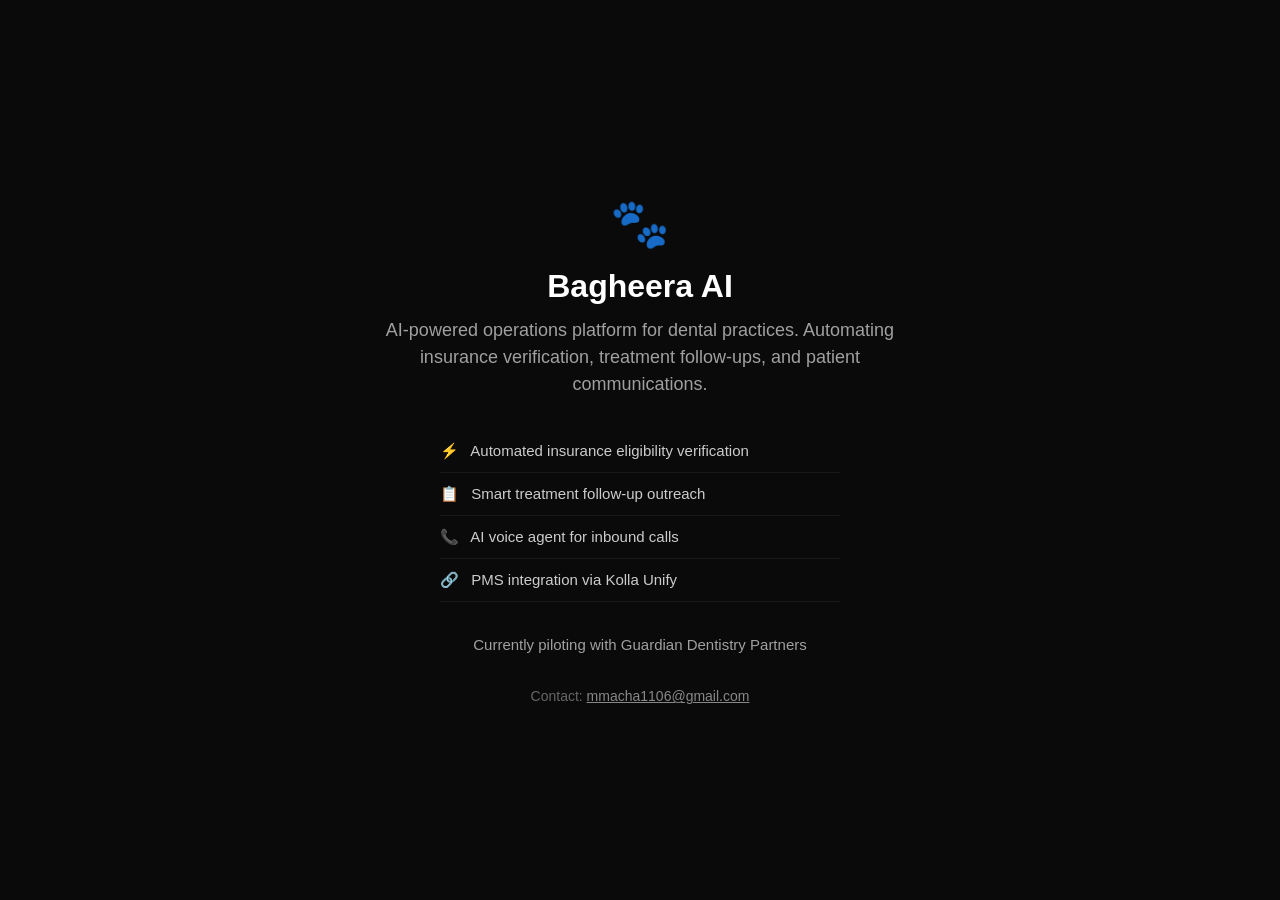
==== index.html @ 0db5de61 "Initial Bagheera AI landing page" ====
<!DOCTYPE html>
<html lang="en">
<head>
<meta charset="UTF-8">
<meta name="viewport" content="width=device-width, initial-scale=1.0">
<title>Bagheera AI — Intelligent Dental Operations</title>
<style>
* { margin: 0; padding: 0; box-sizing: border-box; }
body { font-family: -apple-system, BlinkMacSystemFont, 'Segoe UI', sans-serif; background: #0a0a0a; color: #fff; min-height: 100vh; display: flex; align-items: center; justify-content: center; }
.container { max-width: 600px; padding: 40px 24px; text-align: center; }
.logo { font-size: 48px; margin-bottom: 16px; }
h1 { font-size: 32px; font-weight: 700; margin-bottom: 12px; }
.tagline { font-size: 18px; color: #a0a0a0; margin-bottom: 32px; line-height: 1.5; }
.features { text-align: left; margin: 0 auto 32px; max-width: 400px; }
.feature { padding: 12px 0; border-bottom: 1px solid #1a1a1a; color: #ccc; font-size: 15px; }
.feature span { margin-right: 8px; }
.contact { color: #666; font-size: 14px; margin-top: 24px; }
.contact a { color: #888; text-decoration: underline; }
</style>
</head>
<body>
<div class="container">
<div class="logo">🐾</div>
<h1>Bagheera AI</h1>
<p class="tagline">AI-powered operations platform for dental practices. Automating insurance verification, treatment follow-ups, and patient communications.</p>
<div class="features">
<div class="feature"><span>⚡</span> Automated insurance eligibility verification</div>
<div class="feature"><span>📋</span> Smart treatment follow-up outreach</div>
<div class="feature"><span>📞</span> AI voice agent for inbound calls</div>
<div class="feature"><span>🔗</span> PMS integration via Kolla Unify</div>
</div>
<p class="tagline" style="font-size: 15px;">Currently piloting with Guardian Dentistry Partners</p>
<p class="contact">Contact: <a href="mailto:mmacha1106@gmail.com">mmacha1106@gmail.com</a></p>
</div>
</body>
</html>
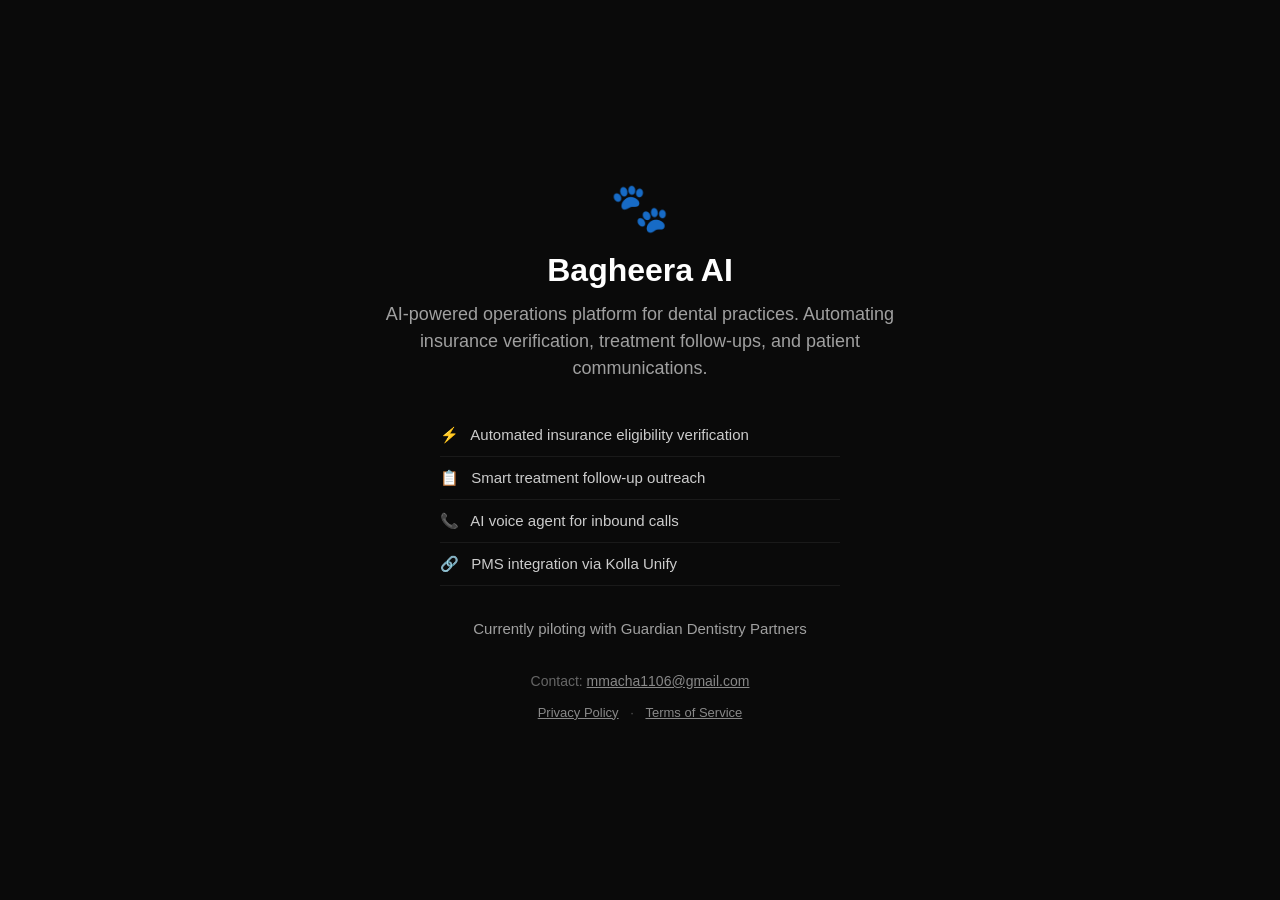
==== commit d4e64479: "Link privacy and terms from home page" ====
--- a/index.html
+++ b/index.html
@@ -16,6 +16,8 @@
 .feature span { margin-right: 8px; }
 .contact { color: #666; font-size: 14px; margin-top: 24px; }
 .contact a { color: #888; text-decoration: underline; }
+.legal { margin-top: 16px; font-size: 13px; color: #555; }
+.legal a { color: #888; text-decoration: underline; margin: 0 8px; }
 </style>
 </head>
 <body>
@@ -31,6 +33,7 @@
 </div>
 <p class="tagline" style="font-size: 15px;">Currently piloting with Guardian Dentistry Partners</p>
 <p class="contact">Contact: <a href="mailto:mmacha1106@gmail.com">mmacha1106@gmail.com</a></p>
+<p class="legal"><a href="/privacy.html">Privacy Policy</a> · <a href="/terms.html">Terms of Service</a></p>
 </div>
 </body>
 </html>
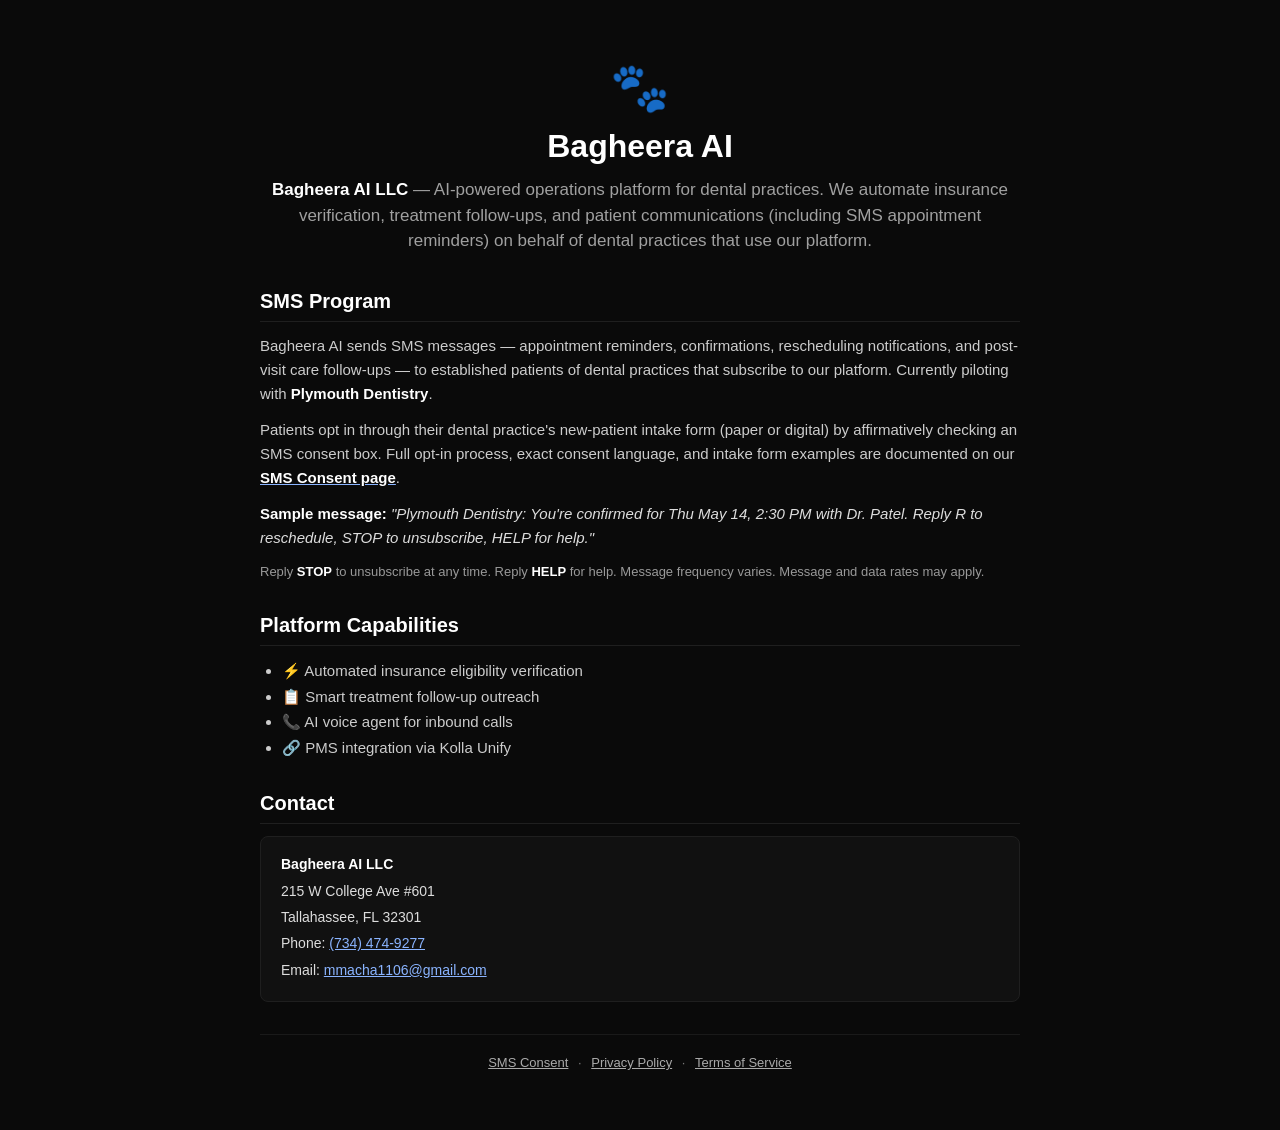
==== commit 5a6a0ef6: "Homepage: add legal entity, address, phone, SMS program details for 10DLC review" ====
--- a/index.html
+++ b/index.html
@@ -6,34 +6,56 @@
 <title>Bagheera AI — Intelligent Dental Operations</title>
 <style>
 * { margin: 0; padding: 0; box-sizing: border-box; }
-body { font-family: -apple-system, BlinkMacSystemFont, 'Segoe UI', sans-serif; background: #0a0a0a; color: #fff; min-height: 100vh; display: flex; align-items: center; justify-content: center; }
-.container { max-width: 600px; padding: 40px 24px; text-align: center; }
-.logo { font-size: 48px; margin-bottom: 16px; }
-h1 { font-size: 32px; font-weight: 700; margin-bottom: 12px; }
-.tagline { font-size: 18px; color: #a0a0a0; margin-bottom: 32px; line-height: 1.5; }
-.features { text-align: left; margin: 0 auto 32px; max-width: 400px; }
-.feature { padding: 12px 0; border-bottom: 1px solid #1a1a1a; color: #ccc; font-size: 15px; }
-.feature span { margin-right: 8px; }
-.contact { color: #666; font-size: 14px; margin-top: 24px; }
-.contact a { color: #888; text-decoration: underline; }
-.legal { margin-top: 16px; font-size: 13px; color: #555; }
-.legal a { color: #888; text-decoration: underline; margin: 0 8px; }
+body { font-family: -apple-system, BlinkMacSystemFont, 'Segoe UI', sans-serif; background: #0a0a0a; color: #fff; min-height: 100vh; padding: 40px 20px; }
+.container { max-width: 760px; margin: 0 auto; padding: 20px 0; }
+.logo { font-size: 48px; text-align: center; margin-bottom: 12px; }
+h1 { font-size: 32px; font-weight: 700; text-align: center; margin-bottom: 12px; }
+.tagline { font-size: 17px; color: #a0a0a0; text-align: center; margin-bottom: 36px; line-height: 1.5; }
+h2 { font-size: 20px; font-weight: 600; margin: 32px 0 12px; color: #fff; border-bottom: 1px solid #1f1f1f; padding-bottom: 8px; }
+p { color: #ccc; font-size: 15px; line-height: 1.6; margin-bottom: 12px; }
+p.small { font-size: 13px; color: #999; }
+ul { margin: 12px 0 12px 22px; color: #ccc; font-size: 15px; line-height: 1.7; }
+em { color: #ddd; font-style: italic; }
+strong { color: #fff; }
+a { color: #8ab4ff; text-decoration: underline; }
+.contact-block { background: #111; border: 1px solid #1f1f1f; padding: 16px 20px; border-radius: 8px; margin-top: 12px; }
+.contact-block p { margin-bottom: 4px; color: #ddd; font-size: 14px; }
+.legal { margin-top: 32px; padding-top: 20px; border-top: 1px solid #1a1a1a; text-align: center; font-size: 13px; color: #777; }
+.legal a { color: #aaa; margin: 0 6px; }
 </style>
 </head>
 <body>
 <div class="container">
 <div class="logo">🐾</div>
 <h1>Bagheera AI</h1>
-<p class="tagline">AI-powered operations platform for dental practices. Automating insurance verification, treatment follow-ups, and patient communications.</p>
-<div class="features">
-<div class="feature"><span>⚡</span> Automated insurance eligibility verification</div>
-<div class="feature"><span>📋</span> Smart treatment follow-up outreach</div>
-<div class="feature"><span>📞</span> AI voice agent for inbound calls</div>
-<div class="feature"><span>🔗</span> PMS integration via Kolla Unify</div>
+<p class="tagline"><strong>Bagheera AI LLC</strong> — AI-powered operations platform for dental practices. We automate insurance verification, treatment follow-ups, and patient communications (including SMS appointment reminders) on behalf of dental practices that use our platform.</p>
+
+<h2>SMS Program</h2>
+<p>Bagheera AI sends SMS messages — appointment reminders, confirmations, rescheduling notifications, and post-visit care follow-ups — to established patients of dental practices that subscribe to our platform. Currently piloting with <strong>Plymouth Dentistry</strong>.</p>
+<p>Patients opt in through their dental practice's new-patient intake form (paper or digital) by affirmatively checking an SMS consent box. Full opt-in process, exact consent language, and intake form examples are documented on our <a href="/sms-consent.html"><strong>SMS Consent page</strong></a>.</p>
+<p><strong>Sample message:</strong> <em>"Plymouth Dentistry: You're confirmed for Thu May 14, 2:30 PM with Dr. Patel. Reply R to reschedule, STOP to unsubscribe, HELP for help."</em></p>
+<p class="small">Reply <strong>STOP</strong> to unsubscribe at any time. Reply <strong>HELP</strong> for help. Message frequency varies. Message and data rates may apply.</p>
+
+<h2>Platform Capabilities</h2>
+<ul>
+<li>⚡ Automated insurance eligibility verification</li>
+<li>📋 Smart treatment follow-up outreach</li>
+<li>📞 AI voice agent for inbound calls</li>
+<li>🔗 PMS integration via Kolla Unify</li>
+</ul>
+
+<h2>Contact</h2>
+<div class="contact-block">
+<p><strong>Bagheera AI LLC</strong></p>
+<p>215 W College Ave #601</p>
+<p>Tallahassee, FL 32301</p>
+<p>Phone: <a href="tel:+17344749277">(734) 474-9277</a></p>
+<p>Email: <a href="mailto:mmacha1106@gmail.com">mmacha1106@gmail.com</a></p>
 </div>
-<p class="tagline" style="font-size: 15px;">Currently piloting with Guardian Dentistry Partners</p>
-<p class="contact">Contact: <a href="mailto:mmacha1106@gmail.com">mmacha1106@gmail.com</a></p>
-<p class="legal"><a href="/privacy.html">Privacy Policy</a> · <a href="/terms.html">Terms of Service</a></p>
+
+<div class="legal">
+<a href="/sms-consent.html">SMS Consent</a> · <a href="/privacy.html">Privacy Policy</a> · <a href="/terms.html">Terms of Service</a>
+</div>
 </div>
 </body>
 </html>
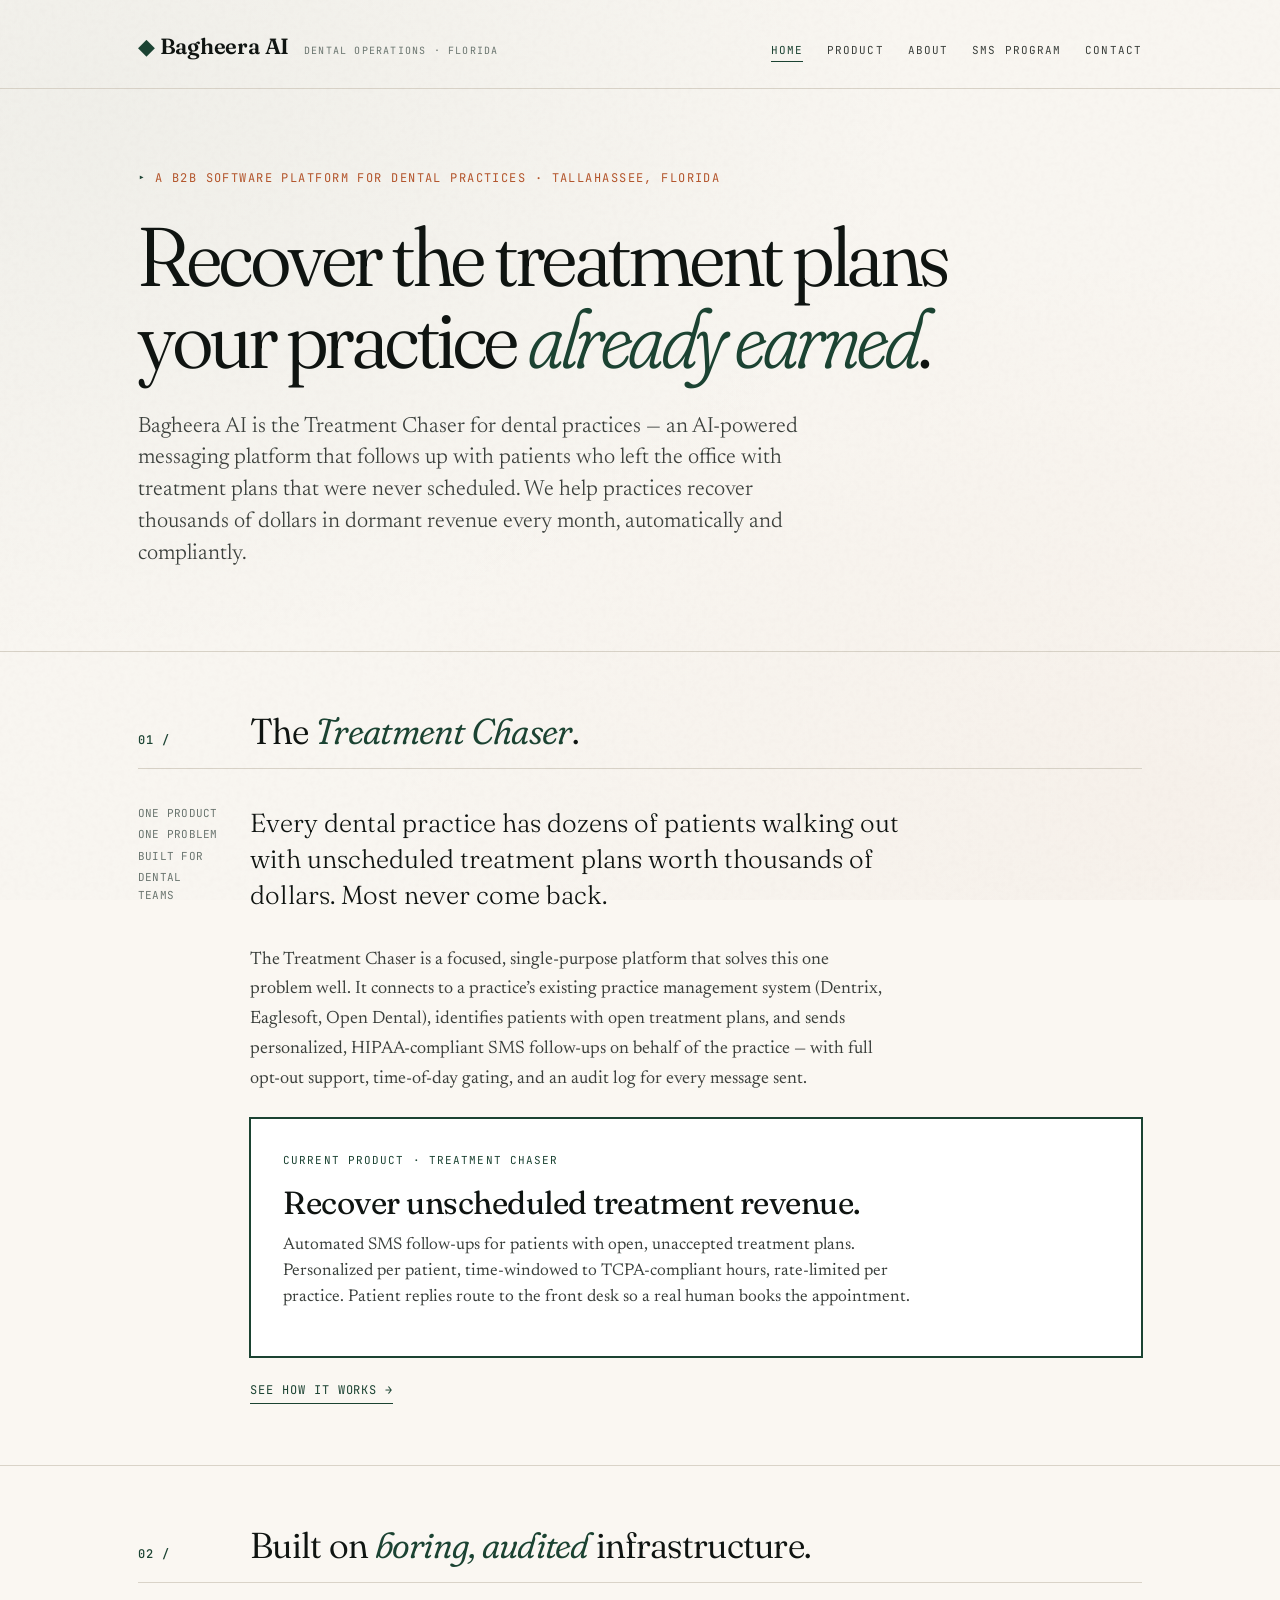
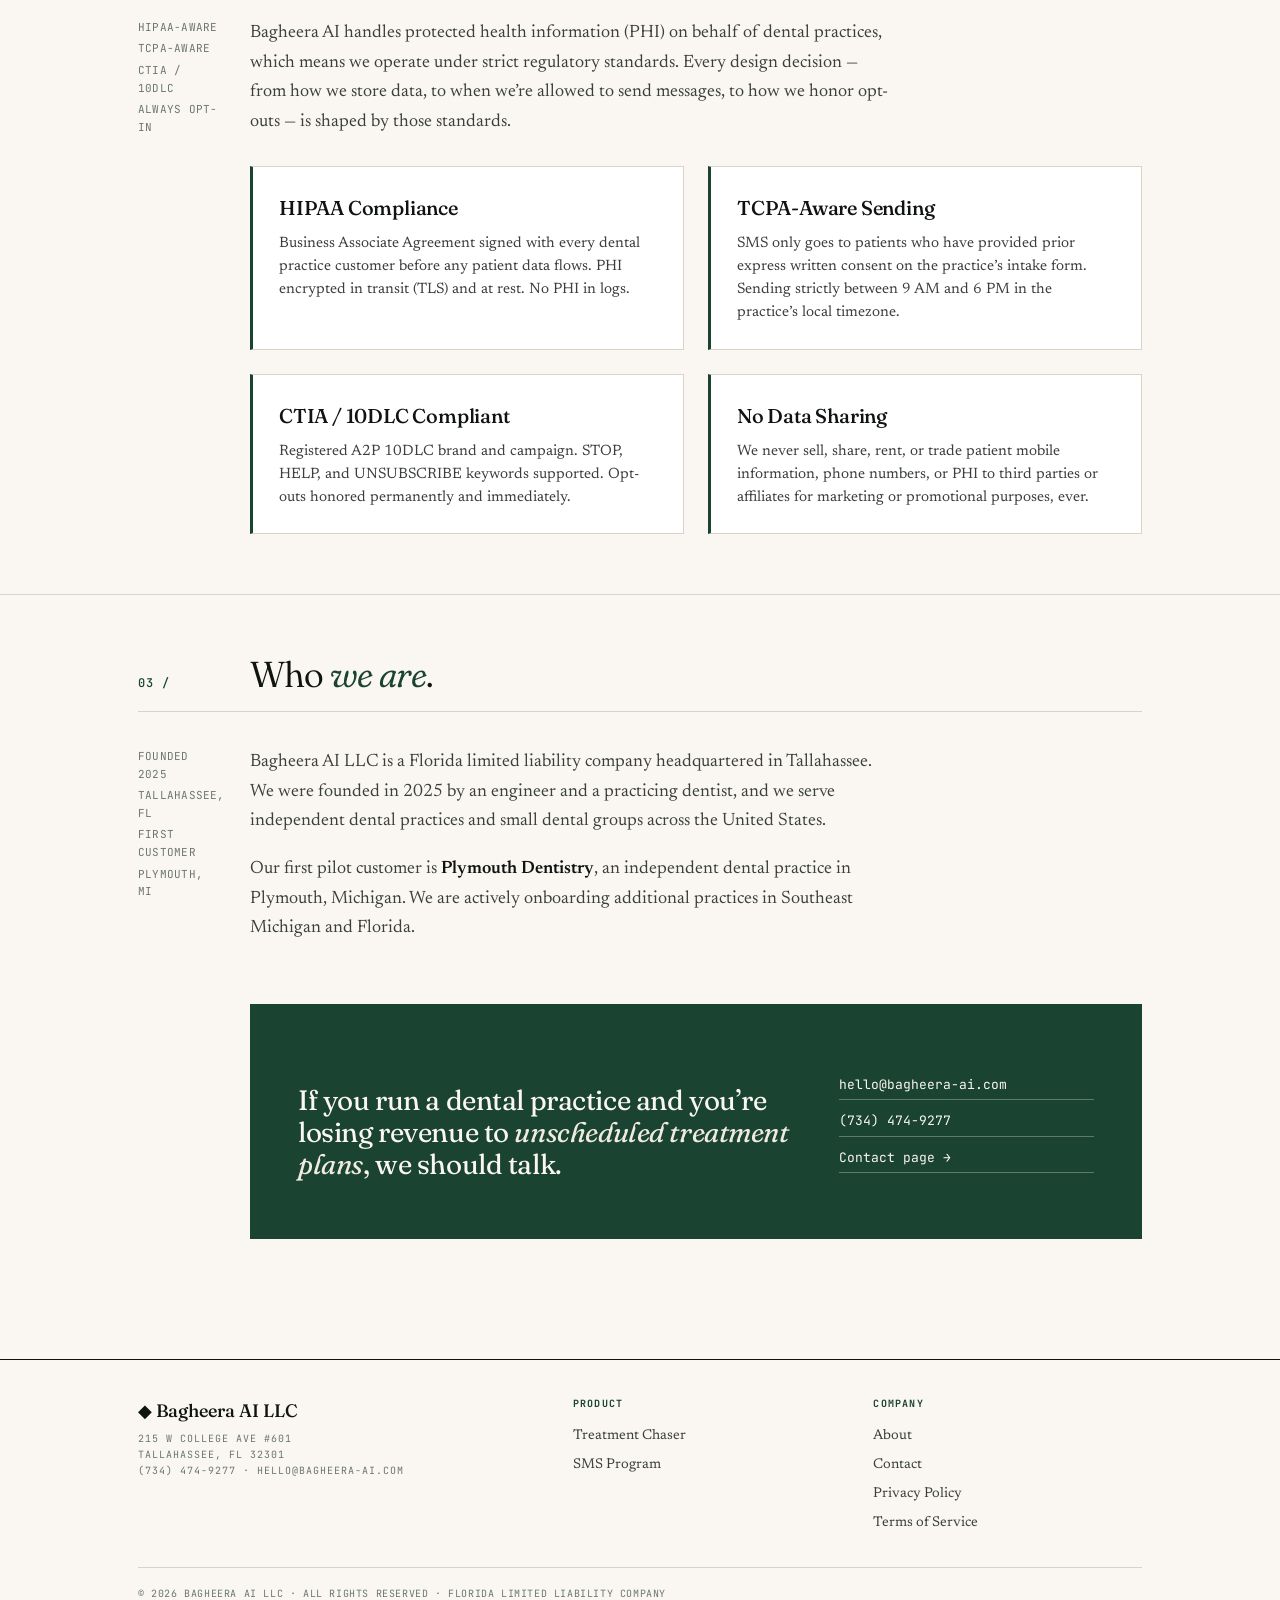
==== commit 89749214: "Editorial redesign: 7 pages with shared theme, Treatment Chaser only, 10DLC business info" ====
--- a/index.html
+++ b/index.html
@@ -3,59 +3,187 @@
 <head>
 <meta charset="UTF-8">
 <meta name="viewport" content="width=device-width, initial-scale=1.0">
-<title>Bagheera AI — Intelligent Dental Operations</title>
-<style>
-* { margin: 0; padding: 0; box-sizing: border-box; }
-body { font-family: -apple-system, BlinkMacSystemFont, 'Segoe UI', sans-serif; background: #0a0a0a; color: #fff; min-height: 100vh; padding: 40px 20px; }
-.container { max-width: 760px; margin: 0 auto; padding: 20px 0; }
-.logo { font-size: 48px; text-align: center; margin-bottom: 12px; }
-h1 { font-size: 32px; font-weight: 700; text-align: center; margin-bottom: 12px; }
-.tagline { font-size: 17px; color: #a0a0a0; text-align: center; margin-bottom: 36px; line-height: 1.5; }
-h2 { font-size: 20px; font-weight: 600; margin: 32px 0 12px; color: #fff; border-bottom: 1px solid #1f1f1f; padding-bottom: 8px; }
-p { color: #ccc; font-size: 15px; line-height: 1.6; margin-bottom: 12px; }
-p.small { font-size: 13px; color: #999; }
-ul { margin: 12px 0 12px 22px; color: #ccc; font-size: 15px; line-height: 1.7; }
-em { color: #ddd; font-style: italic; }
-strong { color: #fff; }
-a { color: #8ab4ff; text-decoration: underline; }
-.contact-block { background: #111; border: 1px solid #1f1f1f; padding: 16px 20px; border-radius: 8px; margin-top: 12px; }
-.contact-block p { margin-bottom: 4px; color: #ddd; font-size: 14px; }
-.legal { margin-top: 32px; padding-top: 20px; border-top: 1px solid #1a1a1a; text-align: center; font-size: 13px; color: #777; }
-.legal a { color: #aaa; margin: 0 6px; }
-</style>
+<title>Bagheera AI — Treatment Chaser for Dental Practices</title>
+<meta name="description" content="Bagheera AI LLC is a Florida B2B software platform that helps dental practices recover unscheduled treatment revenue through HIPAA-aware SMS follow-ups.">
+<link rel="preconnect" href="https://fonts.googleapis.com">
+<link rel="preconnect" href="https://fonts.gstatic.com" crossorigin>
+<link href="https://fonts.googleapis.com/css2?family=Fraunces:opsz,wght,SOFT@9..144,300..900,0..100&family=Newsreader:ital,opsz,wght@0,6..72,300..700;1,6..72,300..700&family=JetBrains+Mono:wght@300;400;500;600&display=swap" rel="stylesheet">
+<link rel="stylesheet" href="/styles.css">
 </head>
 <body>
-<div class="container">
-<div class="logo">🐾</div>
-<h1>Bagheera AI</h1>
-<p class="tagline"><strong>Bagheera AI LLC</strong> — AI-powered operations platform for dental practices. We automate insurance verification, treatment follow-ups, and patient communications (including SMS appointment reminders) on behalf of dental practices that use our platform.</p>
+<header class="masthead">
+  <div class="wrap">
+    <div class="masthead-inner">
+      <a href="/index.html" class="wordmark">Bagheera AI <span>Dental Operations · Florida</span></a>
+      <nav class="primary"><ul><li><a href="/index.html" class="active">Home</a></li><li><a href="/product.html">Product</a></li><li><a href="/about.html">About</a></li><li><a href="/sms-consent.html">SMS Program</a></li><li><a href="/contact.html">Contact</a></li></ul></nav>
+    </div>
+  </div>
+</header>
+<section class="hero">
+  <div class="wrap">
+    <div class="kicker">A B2B software platform for dental practices · Tallahassee, Florida</div>
+    <h1>Recover the treatment plans your practice <em>already earned</em>.</h1>
+    <p class="sub">
+      Bagheera AI is the Treatment Chaser for dental practices &mdash; an AI-powered
+      messaging platform that follows up with patients who left the office with
+      treatment plans that were never scheduled. We help practices recover thousands
+      of dollars in dormant revenue every month, automatically and compliantly.
+    </p>
+  </div>
+</section>
 
-<h2>SMS Program</h2>
-<p>Bagheera AI sends SMS messages — appointment reminders, confirmations, rescheduling notifications, and post-visit care follow-ups — to established patients of dental practices that subscribe to our platform. Currently piloting with <strong>Plymouth Dentistry</strong>.</p>
-<p>Patients opt in through their dental practice's new-patient intake form (paper or digital) by affirmatively checking an SMS consent box. Full opt-in process, exact consent language, and intake form examples are documented on our <a href="/sms-consent.html"><strong>SMS Consent page</strong></a>.</p>
-<p><strong>Sample message:</strong> <em>"Plymouth Dentistry: You're confirmed for Thu May 14, 2:30 PM with Dr. Patel. Reply R to reschedule, STOP to unsubscribe, HELP for help."</em></p>
-<p class="small">Reply <strong>STOP</strong> to unsubscribe at any time. Reply <strong>HELP</strong> for help. Message frequency varies. Message and data rates may apply.</p>
+<section class="block">
+  <div class="wrap">
+    <div class="sec-head">
+      <div class="sec-num">01 /</div>
+      <h2 class="sec-title">The <em>Treatment Chaser</em>.</h2>
+    </div>
+    <div class="sec-body">
+      <div class="marginalia">
+        <span class="line">One product</span>
+        <span class="line">One problem</span>
+        <span class="line">Built for</span>
+        <span class="line">dental teams</span>
+      </div>
+      <div class="body-content">
+        <p class="lede">
+          Every dental practice has dozens of patients walking out with unscheduled
+          treatment plans worth thousands of dollars. Most never come back.
+        </p>
+        <p>
+          The Treatment Chaser is a focused, single-purpose platform that solves this
+          one problem well. It connects to a practice&rsquo;s existing practice management
+          system (Dentrix, Eaglesoft, Open Dental), identifies patients with open
+          treatment plans, and sends personalized, HIPAA-compliant SMS follow-ups on
+          behalf of the practice &mdash; with full opt-out support, time-of-day gating,
+          and an audit log for every message sent.
+        </p>
 
-<h2>Platform Capabilities</h2>
-<ul>
-<li>⚡ Automated insurance eligibility verification</li>
-<li>📋 Smart treatment follow-up outreach</li>
-<li>📞 AI voice agent for inbound calls</li>
-<li>🔗 PMS integration via Kolla Unify</li>
-</ul>
+        <div class="products">
+          <div class="product active">
+            <div class="num">Current product · Treatment Chaser</div>
+            <div class="name">Recover unscheduled treatment revenue.</div>
+            <p class="pitch">
+              Automated SMS follow-ups for patients with open, unaccepted treatment
+              plans. Personalized per patient, time-windowed to TCPA-compliant hours,
+              rate-limited per practice. Patient replies route to the front desk so a
+              real human books the appointment.
+            </p>
+          </div>
+        </div>
 
-<h2>Contact</h2>
-<div class="contact-block">
-<p><strong>Bagheera AI LLC</strong></p>
-<p>215 W College Ave #601</p>
-<p>Tallahassee, FL 32301</p>
-<p>Phone: <a href="tel:+17344749277">(734) 474-9277</a></p>
-<p>Email: <a href="mailto:mmacha1106@gmail.com">mmacha1106@gmail.com</a></p>
-</div>
+        <a href="/product.html" style="display:inline-block;margin-top:24px;font-family:var(--mono);font-size:12px;letter-spacing:0.08em;text-transform:uppercase;color:var(--forest);text-decoration:none;border-bottom:1px solid var(--forest);padding-bottom:3px;">See how it works &rarr;</a>
+      </div>
+    </div>
+  </div>
+</section>
 
-<div class="legal">
-<a href="/sms-consent.html">SMS Consent</a> · <a href="/privacy.html">Privacy Policy</a> · <a href="/terms.html">Terms of Service</a>
-</div>
-</div>
+<section class="block">
+  <div class="wrap">
+    <div class="sec-head">
+      <div class="sec-num">02 /</div>
+      <h2 class="sec-title">Built on <em>boring, audited</em> infrastructure.</h2>
+    </div>
+    <div class="sec-body">
+      <div class="marginalia">
+        <span class="line">HIPAA-aware</span>
+        <span class="line">TCPA-aware</span>
+        <span class="line">CTIA / 10DLC</span>
+        <span class="line">Always opt-in</span>
+      </div>
+      <div class="body-content">
+        <p>
+          Bagheera AI handles protected health information (PHI) on behalf of dental
+          practices, which means we operate under strict regulatory standards. Every
+          design decision &mdash; from how we store data, to when we&rsquo;re allowed to send
+          messages, to how we honor opt-outs &mdash; is shaped by those standards.
+        </p>
+
+        <div class="feature-grid">
+          <div class="feature">
+            <h4>HIPAA Compliance</h4>
+            <p>Business Associate Agreement signed with every dental practice customer before any patient data flows. PHI encrypted in transit (TLS) and at rest. No PHI in logs.</p>
+          </div>
+          <div class="feature">
+            <h4>TCPA-Aware Sending</h4>
+            <p>SMS only goes to patients who have provided prior express written consent on the practice&rsquo;s intake form. Sending strictly between 9 AM and 6 PM in the practice&rsquo;s local timezone.</p>
+          </div>
+          <div class="feature">
+            <h4>CTIA / 10DLC Compliant</h4>
+            <p>Registered A2P 10DLC brand and campaign. STOP, HELP, and UNSUBSCRIBE keywords supported. Opt-outs honored permanently and immediately.</p>
+          </div>
+          <div class="feature">
+            <h4>No Data Sharing</h4>
+            <p>We never sell, share, rent, or trade patient mobile information, phone numbers, or PHI to third parties or affiliates for marketing or promotional purposes, ever.</p>
+          </div>
+        </div>
+      </div>
+    </div>
+  </div>
+</section>
+
+<section class="block">
+  <div class="wrap">
+    <div class="sec-head">
+      <div class="sec-num">03 /</div>
+      <h2 class="sec-title">Who <em>we are</em>.</h2>
+    </div>
+    <div class="sec-body">
+      <div class="marginalia">
+        <span class="line">Founded 2025</span>
+        <span class="line">Tallahassee, FL</span>
+        <span class="line">First customer</span>
+        <span class="line">Plymouth, MI</span>
+      </div>
+      <div class="body-content">
+        <p>
+          Bagheera AI LLC is a Florida limited liability company headquartered in
+          Tallahassee. We were founded in 2025 by an engineer and a practicing dentist,
+          and we serve independent dental practices and small dental groups across the
+          United States.
+        </p>
+        <p>
+          Our first pilot customer is <strong>Plymouth Dentistry</strong>, an independent
+          dental practice in Plymouth, Michigan. We are actively onboarding additional
+          practices in Southeast Michigan and Florida.
+        </p>
+
+        <div class="cta-strip">
+          <h3>If you run a dental practice and you&rsquo;re losing revenue to <em>unscheduled treatment plans</em>, we should talk.</h3>
+          <div class="actions">
+            <a href="mailto:hello@bagheera-ai.com">hello@bagheera-ai.com</a>
+            <a href="tel:+17344749277">(734) 474-9277</a>
+            <a href="/contact.html">Contact page &rarr;</a>
+          </div>
+        </div>
+      </div>
+    </div>
+  </div>
+</section>
+
+<footer class="colophon">
+  <div class="wrap">
+    <div class="row">
+      <div>
+        <div class="brand">◆ Bagheera AI LLC
+          <small>215 W College Ave #601<br>Tallahassee, FL 32301<br>(734) 474-9277 · hello@bagheera-ai.com</small>
+        </div>
+      </div>
+      <div class="col">
+        <h5>Product</h5>
+        <a href="/product.html">Treatment Chaser</a>
+        <a href="/sms-consent.html">SMS Program</a>
+      </div>
+      <div class="col">
+        <h5>Company</h5>
+        <a href="/about.html">About</a>
+        <a href="/contact.html">Contact</a>
+        <a href="/privacy.html">Privacy Policy</a>
+        <a href="/terms.html">Terms of Service</a>
+      </div>
+    </div>
+    <div class="meta">© 2026 Bagheera AI LLC · All rights reserved · Florida Limited Liability Company</div>
+  </div>
+</footer>
 </body>
 </html>
--- a/styles.css
+++ b/styles.css
@@ -0,0 +1,662 @@
+/* Bagheera AI — editorial theme */
+:root {
+  --paper: #FAF7F2;
+  --paper-dim: #F0EBE0;
+  --paper-darker: #E5DFD5;
+  --ink: #0F1411;
+  --ink-soft: #3A3F3B;
+  --ink-muted: #6B7670;
+  --sage: #8A9489;
+  --forest: #1B4332;
+  --forest-dim: #2D5A47;
+  --rust: #B5552B;
+  --gold: #B68B3C;
+  --hairline: #D9D3C8;
+  --card: #FFFFFF;
+
+  --serif: "Fraunces", "Times New Roman", serif;
+  --body: "Newsreader", Georgia, serif;
+  --mono: "JetBrains Mono", "SF Mono", Menlo, monospace;
+}
+
+* { box-sizing: border-box; margin: 0; padding: 0; }
+html { scroll-behavior: smooth; }
+
+body {
+  font-family: var(--body);
+  font-size: 18px;
+  line-height: 1.65;
+  color: var(--ink);
+  background: var(--paper);
+  background-image:
+    radial-gradient(at 8% 12%, rgba(27,67,50,0.04) 0px, transparent 50%),
+    radial-gradient(at 92% 88%, rgba(181,85,43,0.03) 0px, transparent 50%);
+  background-attachment: fixed;
+  font-feature-settings: "kern", "liga", "calt", "onum";
+  text-rendering: optimizeLegibility;
+  -webkit-font-smoothing: antialiased;
+}
+
+body::before {
+  content: "";
+  position: fixed;
+  inset: 0;
+  background-image: url("data:image/svg+xml,%3Csvg viewBox='0 0 200 200' xmlns='http://www.w3.org/2000/svg'%3E%3Cfilter id='n'%3E%3CfeTurbulence type='fractalNoise' baseFrequency='0.85' numOctaves='2' stitchTiles='stitch'/%3E%3CfeColorMatrix values='0 0 0 0 0.06 0 0 0 0 0.08 0 0 0 0 0.07 0 0 0 0.045 0'/%3E%3C/filter%3E%3Crect width='100%25' height='100%25' filter='url(%23n)'/%3E%3C/svg%3E");
+  pointer-events: none;
+  z-index: 100;
+  opacity: 0.6;
+  mix-blend-mode: multiply;
+}
+
+.wrap { max-width: 1100px; margin: 0 auto; padding: 0 48px; }
+
+/* ───── masthead ───── */
+header.masthead {
+  border-bottom: 1px solid var(--hairline);
+  padding: 28px 0 22px;
+}
+.masthead-inner {
+  display: flex;
+  justify-content: space-between;
+  align-items: baseline;
+  gap: 40px;
+  flex-wrap: wrap;
+}
+.wordmark {
+  font-family: var(--serif);
+  font-weight: 600;
+  font-size: 22px;
+  letter-spacing: -0.01em;
+  font-variation-settings: "opsz" 16, "SOFT" 0;
+  color: var(--ink);
+  text-decoration: none;
+}
+.wordmark::before {
+  content: "◆ ";
+  color: var(--forest);
+  font-weight: 400;
+}
+.wordmark span {
+  font-family: var(--mono);
+  font-size: 10px;
+  font-weight: 400;
+  letter-spacing: 0.12em;
+  text-transform: uppercase;
+  color: var(--ink-muted);
+  margin-left: 10px;
+}
+nav.primary ul {
+  list-style: none;
+  display: flex;
+  gap: 24px;
+  flex-wrap: wrap;
+}
+nav.primary a {
+  font-family: var(--mono);
+  font-size: 11px;
+  letter-spacing: 0.1em;
+  text-transform: uppercase;
+  color: var(--ink-soft);
+  text-decoration: none;
+  padding-bottom: 4px;
+  border-bottom: 1px solid transparent;
+  transition: color .2s, border-color .2s;
+}
+nav.primary a:hover { color: var(--forest); border-bottom-color: var(--forest); }
+nav.primary a.active { color: var(--forest); border-bottom-color: var(--forest); }
+
+/* ───── hero ───── */
+.hero {
+  padding: 80px 0 80px;
+  border-bottom: 1px solid var(--hairline);
+}
+.hero .kicker {
+  font-family: var(--mono);
+  font-size: 12px;
+  letter-spacing: 0.12em;
+  text-transform: uppercase;
+  color: var(--rust);
+  margin-bottom: 28px;
+}
+.hero .kicker::before { content: "▸ "; color: var(--forest); }
+.hero h1 {
+  font-family: var(--serif);
+  font-weight: 350;
+  font-variation-settings: "opsz" 144, "SOFT" 50;
+  font-size: clamp(40px, 6.5vw, 88px);
+  line-height: 0.98;
+  letter-spacing: -0.03em;
+  color: var(--ink);
+  max-width: 18ch;
+  margin-bottom: 32px;
+}
+.hero h1 em {
+  font-style: italic;
+  font-weight: 300;
+  color: var(--forest);
+  font-variation-settings: "opsz" 144, "SOFT" 100;
+}
+.hero .sub {
+  font-family: var(--body);
+  font-size: 22px;
+  line-height: 1.45;
+  color: var(--ink-soft);
+  max-width: 56ch;
+  font-weight: 350;
+}
+
+/* ───── page header (non-home) ───── */
+.page-head {
+  padding: 60px 0 50px;
+  border-bottom: 1px solid var(--hairline);
+  margin-bottom: 60px;
+}
+.page-head .kicker {
+  font-family: var(--mono);
+  font-size: 11px;
+  letter-spacing: 0.12em;
+  text-transform: uppercase;
+  color: var(--rust);
+  margin-bottom: 18px;
+}
+.page-head h1 {
+  font-family: var(--serif);
+  font-weight: 350;
+  font-variation-settings: "opsz" 144, "SOFT" 40;
+  font-size: clamp(38px, 5.5vw, 64px);
+  line-height: 1;
+  letter-spacing: -0.025em;
+  color: var(--ink);
+  max-width: 22ch;
+  margin-bottom: 18px;
+}
+.page-head h1 em {
+  font-style: italic;
+  font-weight: 300;
+  color: var(--forest);
+  font-variation-settings: "opsz" 144, "SOFT" 100;
+}
+.page-head .sub {
+  font-size: 18px;
+  color: var(--ink-soft);
+  max-width: 60ch;
+}
+
+/* ───── sections ───── */
+section.block { padding: 60px 0; border-bottom: 1px solid var(--hairline); }
+section.block:last-of-type { border-bottom: none; }
+
+.sec-head {
+  display: grid;
+  grid-template-columns: 80px 1fr;
+  gap: 32px;
+  align-items: baseline;
+  margin-bottom: 36px;
+  padding-bottom: 16px;
+  border-bottom: 1px solid var(--hairline);
+}
+.sec-num {
+  font-family: var(--mono);
+  font-size: 12px;
+  color: var(--forest);
+  letter-spacing: 0.08em;
+  font-weight: 500;
+}
+.sec-title {
+  font-family: var(--serif);
+  font-weight: 350;
+  font-variation-settings: "opsz" 60, "SOFT" 20;
+  font-size: 36px;
+  letter-spacing: -0.02em;
+  line-height: 1.1;
+  color: var(--ink);
+}
+.sec-title em {
+  font-style: italic;
+  color: var(--forest);
+  font-variation-settings: "opsz" 60, "SOFT" 80;
+}
+
+.sec-body {
+  display: grid;
+  grid-template-columns: 80px 1fr;
+  gap: 32px;
+}
+.marginalia {
+  font-family: var(--mono);
+  font-size: 11px;
+  line-height: 1.6;
+  color: var(--ink-muted);
+  letter-spacing: 0.02em;
+  text-transform: uppercase;
+}
+.marginalia .line { display: block; margin-bottom: 4px; }
+
+.body-content > p {
+  margin-bottom: 18px;
+  max-width: 64ch;
+  color: var(--ink-soft);
+}
+.body-content > p strong { color: var(--ink); font-weight: 600; }
+.body-content > p.lede {
+  font-family: var(--serif);
+  font-size: 26px;
+  line-height: 1.4;
+  font-weight: 300;
+  font-variation-settings: "opsz" 32, "SOFT" 20;
+  color: var(--ink);
+  margin-bottom: 32px;
+  max-width: 42ch;
+}
+
+.body-content h3 {
+  font-family: var(--serif);
+  font-size: 24px;
+  font-weight: 500;
+  font-variation-settings: "opsz" 32, "SOFT" 20;
+  letter-spacing: -0.01em;
+  color: var(--ink);
+  margin-top: 32px;
+  margin-bottom: 10px;
+}
+.body-content h3 em { font-style: italic; color: var(--forest); }
+
+.body-content ul, .body-content ol {
+  margin: 12px 0 24px 24px;
+  color: var(--ink-soft);
+}
+.body-content li { margin-bottom: 8px; max-width: 60ch; }
+.body-content li strong { color: var(--ink); }
+
+.body-content a { color: var(--forest); text-decoration: underline; text-decoration-thickness: 1px; text-underline-offset: 3px; }
+.body-content a:hover { color: var(--rust); }
+
+code, .body-content code {
+  font-family: var(--mono);
+  font-size: 0.88em;
+  background: var(--paper-dim);
+  padding: 1px 6px;
+  border-radius: 2px;
+  color: var(--forest);
+  border: 1px solid var(--hairline);
+}
+
+/* ───── product cards ───── */
+.products {
+  display: grid;
+  grid-template-columns: 1fr;
+  gap: 20px;
+  margin-top: 24px;
+}
+.product {
+  background: var(--card);
+  border: 1px solid var(--hairline);
+  padding: 32px 32px;
+  position: relative;
+}
+.product.active { border-color: var(--forest); box-shadow: 0 0 0 1px var(--forest); }
+.product .num {
+  font-family: var(--mono);
+  font-size: 11px;
+  letter-spacing: 0.1em;
+  color: var(--forest);
+  text-transform: uppercase;
+  margin-bottom: 16px;
+}
+.product .name {
+  font-family: var(--serif);
+  font-size: 32px;
+  font-weight: 400;
+  font-variation-settings: "opsz" 36, "SOFT" 30;
+  letter-spacing: -0.015em;
+  margin-bottom: 12px;
+  line-height: 1.1;
+  color: var(--ink);
+}
+.product .pitch {
+  font-size: 17px;
+  line-height: 1.55;
+  color: var(--ink-soft);
+  margin-bottom: 12px;
+  max-width: 64ch;
+}
+
+/* ───── feature grid ───── */
+.feature-grid {
+  display: grid;
+  grid-template-columns: repeat(2, 1fr);
+  gap: 24px;
+  margin-top: 28px;
+}
+.feature {
+  background: var(--card);
+  border: 1px solid var(--hairline);
+  padding: 24px 26px;
+  border-left: 3px solid var(--forest);
+}
+.feature h4 {
+  font-family: var(--serif);
+  font-size: 20px;
+  font-weight: 500;
+  font-variation-settings: "opsz" 24, "SOFT" 20;
+  letter-spacing: -0.01em;
+  margin-bottom: 8px;
+  color: var(--ink);
+}
+.feature p { font-size: 15px; line-height: 1.55; color: var(--ink-soft); }
+
+/* ───── flow steps ───── */
+.flow { counter-reset: step; margin-top: 28px; }
+.step {
+  display: grid;
+  grid-template-columns: 70px 1fr;
+  gap: 28px;
+  padding: 24px 0;
+  border-bottom: 1px dashed var(--hairline);
+}
+.step:last-child { border-bottom: none; }
+.step::before {
+  counter-increment: step;
+  content: counter(step, decimal-leading-zero);
+  font-family: var(--serif);
+  font-size: 52px;
+  font-weight: 300;
+  font-variation-settings: "opsz" 60, "SOFT" 30;
+  line-height: 1;
+  color: var(--forest);
+  letter-spacing: -0.03em;
+}
+.step h4 {
+  font-family: var(--serif);
+  font-size: 22px;
+  font-weight: 500;
+  font-variation-settings: "opsz" 24, "SOFT" 20;
+  letter-spacing: -0.01em;
+  margin-bottom: 8px;
+  color: var(--ink);
+}
+.step p { color: var(--ink-soft); font-size: 16px; line-height: 1.55; max-width: 64ch; }
+
+/* ───── sample SMS ───── */
+.sms-sample {
+  background: var(--paper-dim);
+  border: 1px solid var(--hairline);
+  border-left: 3px solid var(--rust);
+  padding: 16px 20px;
+  font-family: var(--mono);
+  font-size: 14px;
+  color: var(--ink);
+  margin: 16px 0;
+  max-width: 56ch;
+  line-height: 1.5;
+}
+.sms-sample .meta {
+  font-size: 10px;
+  letter-spacing: 0.1em;
+  text-transform: uppercase;
+  color: var(--ink-muted);
+  margin-bottom: 8px;
+}
+
+/* ───── facts box ───── */
+.facts {
+  background: var(--card);
+  border: 1px solid var(--ink);
+  padding: 28px 32px;
+  margin: 24px 0;
+  position: relative;
+}
+.facts::before {
+  content: "COMPANY · FACTS";
+  position: absolute;
+  top: -9px;
+  left: 22px;
+  background: var(--paper);
+  padding: 0 10px;
+  font-family: var(--mono);
+  font-size: 10px;
+  letter-spacing: 0.12em;
+  color: var(--ink);
+}
+.facts dl { display: grid; grid-template-columns: 200px 1fr; gap: 12px 24px; }
+.facts dt {
+  font-family: var(--mono);
+  font-size: 10px;
+  letter-spacing: 0.08em;
+  text-transform: uppercase;
+  color: var(--forest);
+  padding-top: 4px;
+}
+.facts dd {
+  font-family: var(--serif);
+  font-size: 17px;
+  font-weight: 400;
+  font-variation-settings: "opsz" 20, "SOFT" 20;
+  color: var(--ink);
+}
+
+/* ───── contact cards ───── */
+.contact-grid {
+  display: grid;
+  grid-template-columns: repeat(2, 1fr);
+  gap: 20px;
+  margin-top: 28px;
+}
+.contact-card {
+  background: var(--card);
+  border: 1px solid var(--hairline);
+  padding: 24px 26px;
+  border-top: 3px solid var(--forest);
+}
+.contact-card h4 {
+  font-family: var(--mono);
+  font-size: 11px;
+  letter-spacing: 0.1em;
+  text-transform: uppercase;
+  color: var(--forest);
+  margin-bottom: 12px;
+}
+.contact-card .big {
+  font-family: var(--serif);
+  font-size: 22px;
+  font-weight: 500;
+  font-variation-settings: "opsz" 24, "SOFT" 20;
+  color: var(--ink);
+  letter-spacing: -0.01em;
+  margin-bottom: 6px;
+  line-height: 1.3;
+}
+.contact-card .big a { color: var(--ink); text-decoration: none; }
+.contact-card .big a:hover { color: var(--forest); }
+.contact-card p { font-size: 14px; color: var(--ink-soft); line-height: 1.55; }
+
+/* ───── compliance ───── */
+.compliance {
+  background: var(--card);
+  border: 1px solid var(--ink);
+  padding: 32px 36px;
+  margin-top: 24px;
+  position: relative;
+}
+.compliance::before {
+  content: "HIPAA · TCPA · CTIA";
+  position: absolute;
+  top: -10px;
+  left: 24px;
+  background: var(--paper);
+  padding: 0 10px;
+  font-family: var(--mono);
+  font-size: 11px;
+  letter-spacing: 0.1em;
+  color: var(--ink);
+}
+.compliance ul { list-style: none; counter-reset: rule; margin: 0; }
+.compliance li {
+  counter-increment: rule;
+  padding: 12px 0 12px 56px;
+  position: relative;
+  border-bottom: 1px dashed var(--hairline);
+  color: var(--ink-soft);
+  font-size: 16px;
+  line-height: 1.5;
+  max-width: none;
+}
+.compliance li:last-child { border-bottom: none; }
+.compliance li::before {
+  content: "§" counter(rule, decimal-leading-zero);
+  position: absolute;
+  left: 0;
+  top: 14px;
+  font-family: var(--mono);
+  font-size: 11px;
+  color: var(--rust);
+  letter-spacing: 0.05em;
+  font-weight: 500;
+}
+.compliance li strong { color: var(--ink); font-weight: 600; }
+
+/* ───── legal pages ───── */
+.legal {
+  max-width: 720px;
+  margin: 0 auto;
+  padding: 0;
+}
+.legal h2 {
+  font-family: var(--serif);
+  font-size: 26px;
+  font-weight: 500;
+  font-variation-settings: "opsz" 32, "SOFT" 20;
+  letter-spacing: -0.015em;
+  color: var(--ink);
+  margin: 40px 0 12px;
+  padding-bottom: 8px;
+  border-bottom: 1px solid var(--hairline);
+}
+.legal h2 em { font-style: italic; color: var(--forest); }
+.legal h3 {
+  font-family: var(--serif);
+  font-size: 19px;
+  font-weight: 500;
+  font-variation-settings: "opsz" 20, "SOFT" 20;
+  margin: 24px 0 8px;
+  color: var(--ink);
+}
+.legal p, .legal li {
+  font-size: 16px;
+  line-height: 1.65;
+  color: var(--ink-soft);
+  margin-bottom: 12px;
+  max-width: none;
+}
+.legal ul, .legal ol { margin: 8px 0 16px 24px; }
+.legal .updated {
+  font-family: var(--mono);
+  font-size: 11px;
+  letter-spacing: 0.08em;
+  text-transform: uppercase;
+  color: var(--ink-muted);
+  margin-bottom: 8px;
+}
+.legal .callout {
+  background: var(--card);
+  border: 1px solid var(--ink);
+  border-left: 4px solid var(--rust);
+  padding: 18px 22px;
+  margin: 18px 0;
+}
+.legal .callout p { margin: 0; color: var(--ink); font-weight: 500; }
+
+/* ───── cta strip ───── */
+.cta-strip {
+  background: var(--forest);
+  color: var(--paper);
+  padding: 48px 48px;
+  margin-top: 60px;
+  display: grid;
+  grid-template-columns: 2fr 1fr;
+  gap: 32px;
+  align-items: center;
+}
+.cta-strip h3 {
+  font-family: var(--serif);
+  font-size: 28px;
+  font-weight: 400;
+  font-variation-settings: "opsz" 32, "SOFT" 40;
+  letter-spacing: -0.015em;
+  line-height: 1.15;
+  color: var(--paper);
+}
+.cta-strip h3 em { font-style: italic; color: var(--paper-dim); }
+.cta-strip .actions { display: flex; flex-direction: column; gap: 6px; font-family: var(--mono); font-size: 13px; }
+.cta-strip .actions a { color: var(--paper); text-decoration: none; padding: 4px 0; border-bottom: 1px solid rgba(250,247,242,0.3); }
+.cta-strip .actions a:hover { border-bottom-color: var(--paper); }
+
+/* ───── footer ───── */
+footer.colophon {
+  border-top: 1px solid var(--ink);
+  padding: 36px 0 56px;
+  margin-top: 60px;
+}
+footer.colophon .row {
+  display: grid;
+  grid-template-columns: 1.5fr 1fr 1fr;
+  gap: 32px;
+  align-items: start;
+}
+footer.colophon .brand {
+  font-family: var(--serif);
+  font-size: 18px;
+  font-weight: 500;
+  color: var(--ink);
+}
+footer.colophon .brand small {
+  display: block;
+  font-family: var(--mono);
+  font-size: 10px;
+  letter-spacing: 0.1em;
+  text-transform: uppercase;
+  color: var(--ink-muted);
+  font-weight: 400;
+  margin-top: 6px;
+  line-height: 1.6;
+}
+footer.colophon .col h5 {
+  font-family: var(--mono);
+  font-size: 10px;
+  letter-spacing: 0.12em;
+  text-transform: uppercase;
+  color: var(--forest);
+  margin-bottom: 10px;
+}
+footer.colophon .col a {
+  display: block;
+  font-family: var(--body);
+  font-size: 14px;
+  color: var(--ink-soft);
+  text-decoration: none;
+  padding: 3px 0;
+}
+footer.colophon .col a:hover { color: var(--forest); }
+footer.colophon .meta {
+  margin-top: 28px;
+  padding-top: 18px;
+  border-top: 1px solid var(--hairline);
+  font-family: var(--mono);
+  font-size: 10px;
+  letter-spacing: 0.06em;
+  color: var(--ink-muted);
+  text-transform: uppercase;
+}
+
+/* responsive */
+@media (max-width: 820px) {
+  .wrap { padding: 0 24px; }
+  .sec-head, .sec-body { grid-template-columns: 1fr; gap: 12px; }
+  .marginalia { border-left: 2px solid var(--forest); padding-left: 12px; }
+  .feature-grid, .contact-grid { grid-template-columns: 1fr; }
+  .facts dl { grid-template-columns: 1fr; gap: 4px 0; }
+  .facts dd { margin-bottom: 8px; }
+  .cta-strip { grid-template-columns: 1fr; padding: 32px 24px; }
+  footer.colophon .row { grid-template-columns: 1fr; }
+  nav.primary ul { gap: 14px; }
+}
